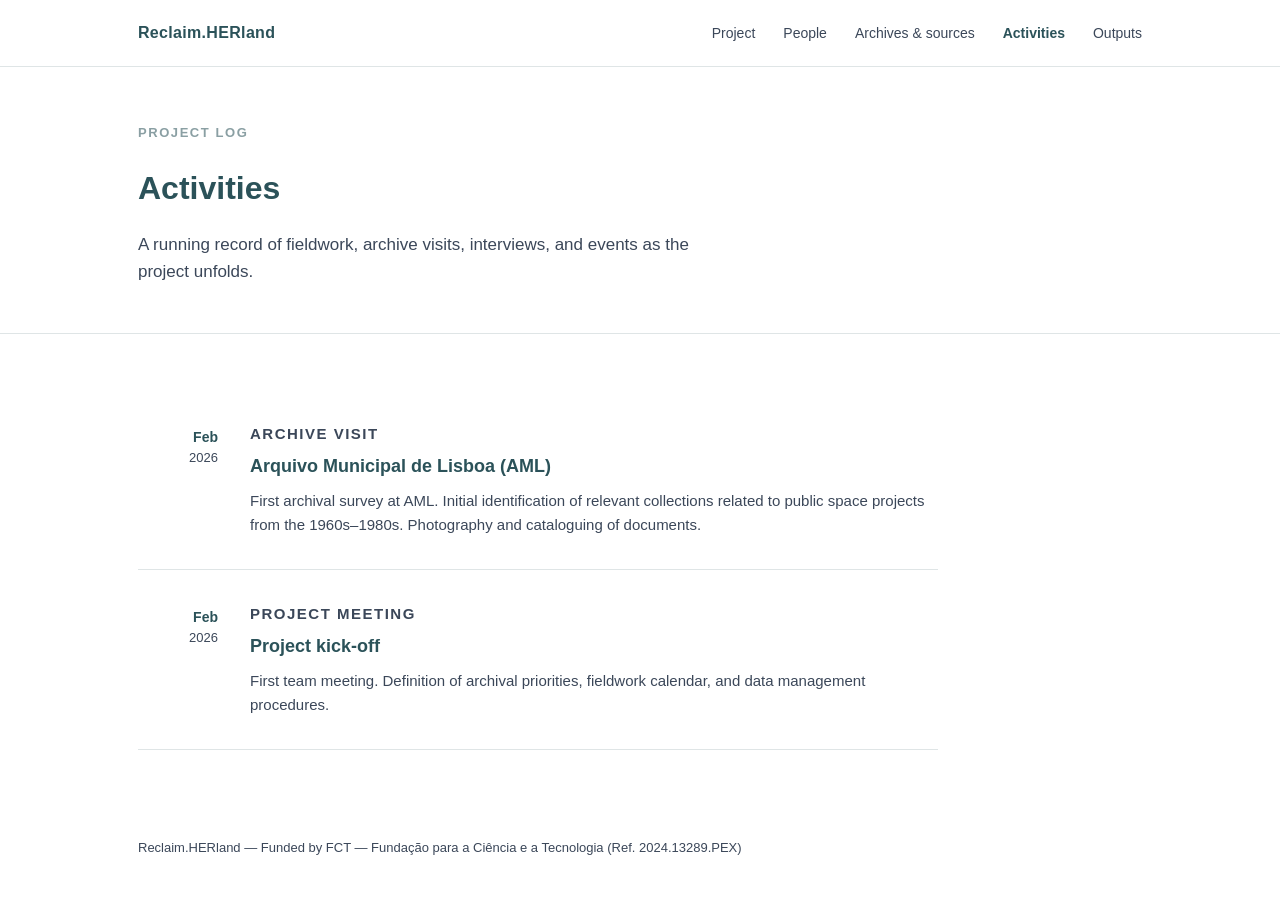
==== activities.html @ bc968033 "Add files via upload" ====
<!DOCTYPE html>
<html lang="en">
<head>
<meta charset="UTF-8">
<meta name="viewport" content="width=device-width, initial-scale=1.0">
<title>Activities — Reclaim.HERland</title>
<link rel="stylesheet" href="style.css">
</head>
<body>

<nav class="site-nav">
  <div class="container">
    <a href="index.html" class="logo">Reclaim.HERland</a>
    <div class="nav-links">
      <a href="project.html">Project</a>
      <a href="people.html">People</a>
      <a href="archives.html">Archives &amp; sources</a>
      <a href="activities.html" class="active">Activities</a>
      <a href="outputs.html">Outputs</a>
    </div>
  </div>
</nav>

<header class="page-header">
  <div class="container">
    <p class="eyebrow">Project log</p>
    <h1>Activities</h1>
    <p class="page-lead">A running record of fieldwork, archive visits, interviews, and events as the project unfolds.</p>
  </div>
</header>

<main>
  <section class="content-section">
    <div class="container">
      <div class="activity-log">

        <article class="activity-entry">
          <div class="activity-date">
            <span class="date-month">Feb</span>
            <span class="date-year">2026</span>
          </div>
          <div class="activity-content">
            <p class="activity-type">Archive visit</p>
            <h3>Arquivo Municipal de Lisboa (AML)</h3>
            <p>First archival survey at AML. Initial identification of relevant collections related to public space projects from the 1960s–1980s. Photography and cataloguing of documents.</p>
          </div>
        </article>

        <article class="activity-entry">
          <div class="activity-date">
            <span class="date-month">Feb</span>
            <span class="date-year">2026</span>
          </div>
          <div class="activity-content">
            <p class="activity-type">Project meeting</p>
            <h3>Project kick-off</h3>
            <p>First team meeting. Definition of archival priorities, fieldwork calendar, and data management procedures.</p>
          </div>
        </article>

        <!-- Adicionar novas entradas aqui, seguindo o mesmo formato -->
        <!-- 
        <article class="activity-entry">
          <div class="activity-date">
            <span class="date-month">Mês</span>
            <span class="date-year">Ano</span>
          </div>
          <div class="activity-content">
            <p class="activity-type">Tipo: Archive visit / Interview / Event / Publication</p>
            <h3>Título</h3>
            <p>Descrição breve.</p>
          </div>
        </article>
        -->

      </div>
    </div>
  </section>
</main>

<footer class="site-footer">
  <div class="container">
    <p>Reclaim.HERland — Funded by FCT — Fundação para a Ciência e a Tecnologia (Ref. 2024.13289.PEX)</p>
  </div>
</footer>

</body>
</html>
---- style.css ----
:root {
  --color-petrol: #2B5259;
  --color-petrol-soft: #3B4759;
  --color-pink: #E5007D;
  --color-border: rgba(43, 82, 89, 0.15);
}

* {
  box-sizing: border-box;
  margin: 0;
  padding: 0;
}

body {
  font-family: -apple-system, BlinkMacSystemFont, "Segoe UI", Helvetica, Arial, sans-serif;
  color: var(--color-petrol);
  background: #fff;
  line-height: 1.6;
}

a {
  color: inherit;
  text-decoration: none;
}

.container {
  max-width: 1100px;
  margin: 0 auto;
  padding: 0 48px;
}

/* Nav */
.site-nav {
  border-bottom: 1px solid var(--color-border);
  padding: 20px 0;
}

.site-nav .container {
  display: flex;
  justify-content: space-between;
  align-items: center;
}

.logo {
  font-weight: 600;
  font-size: 16px;
  letter-spacing: 0.02em;
}

.nav-links {
  display: flex;
  gap: 28px;
  font-size: 14px;
  color: var(--color-petrol-soft);
}

.nav-links a {
  color: var(--color-petrol-soft);
}

.nav-links a:hover {
  color: var(--color-petrol);
}

/* Hero */
.hero {
  padding: 80px 0 64px;
  border-bottom: 1px solid var(--color-border);
}

.hero-content {
  max-width: 620px;
}

.eyebrow {
  font-size: 13px;
  letter-spacing: 0.12em;
  text-transform: uppercase;
  font-weight: 600;
  color: var(--color-petrol);
  opacity: 0.55;
  margin-bottom: 20px;
}

.hero h1 {
  font-size: 44px;
  line-height: 1.15;
  font-weight: 600;
  letter-spacing: -0.01em;
  margin-bottom: 24px;
  color: var(--color-petrol);
}

.lead {
  font-size: 18px;
  color: var(--color-petrol-soft);
  margin-bottom: 36px;
  max-width: 480px;
}

.cta-row {
  display: flex;
  align-items: center;
  gap: 32px;
}

.btn-primary {
  background: var(--color-pink);
  color: #fff !important;
  font-size: 15px;
  font-weight: 600;
  padding: 12px 22px;
  display: inline-block;
}

.btn-primary:hover {
  background: #c40069;
}

.btn-secondary {
  font-size: 15px;
  font-weight: 500;
  color: var(--color-petrol) !important;
  border-bottom: 1px solid var(--color-petrol);
  padding-bottom: 2px;
}

/* People preview */
.people-preview {
  padding: 56px 0;
  border-bottom: 1px solid var(--color-border);
}

.section-label {
  font-size: 13px;
  letter-spacing: 0.12em;
  text-transform: uppercase;
  color: var(--color-petrol-soft);
  margin-bottom: 24px;
}

.card-grid {
  display: grid;
  grid-template-columns: repeat(auto-fit, minmax(220px, 1fr));
  gap: 20px;
}

.person-card {
  border: 1px solid var(--color-border);
}

.card-image {
  height: 140px;
  background: var(--color-petrol);
}

.card-2 { opacity: 0.7; }
.card-3 { opacity: 0.45; }

.person-card h3 {
  font-size: 16px;
  font-weight: 600;
  padding: 16px 16px 4px;
  color: var(--color-petrol);
}

.person-card .status {
  font-size: 13px;
  color: var(--color-petrol-soft);
  padding: 0 16px 16px;
}

/* Stats */
.stats {
  display: flex;
  gap: 64px;
  padding: 48px 0;
  border-bottom: 1px solid var(--color-border);
  flex-wrap: wrap;
}

.stat-number {
  display: block;
  font-size: 28px;
  font-weight: 600;
  color: var(--color-petrol);
}

.stat-label {
  font-size: 14px;
  color: var(--color-petrol-soft);
}

/* Footer */
.site-footer {
  padding: 32px 0;
  font-size: 13px;
  color: var(--color-petrol-soft);
}

/* Responsive */
@media (max-width: 768px) {
  .container { padding: 0 24px; }
  .hero h1 { font-size: 32px; }
  .nav-links { display: none; }
}

/* Active nav link */
.nav-links a.active {
  color: var(--color-petrol);
  font-weight: 600;
}

/* Page header */
.page-header {
  padding: 56px 0 48px;
  border-bottom: 1px solid var(--color-border);
}

.page-lead {
  font-size: 17px;
  color: var(--color-petrol-soft);
  max-width: 600px;
  margin-top: 16px;
}

/* Content grid (two columns) */
.content-grid {
  display: grid;
  grid-template-columns: 1fr 280px;
  gap: 64px;
  align-items: start;
}

.content-section {
  padding: 56px 0;
}

.content-body h2 {
  font-size: 20px;
  font-weight: 600;
  margin: 40px 0 12px;
  color: var(--color-petrol);
}

.content-body h2:first-child {
  margin-top: 0;
}

.content-body p {
  color: var(--color-petrol-soft);
  margin-bottom: 16px;
}

.content-body ul {
  color: var(--color-petrol-soft);
  padding-left: 20px;
  margin-bottom: 16px;
}

.content-body ul li {
  margin-bottom: 10px;
}

/* Sidebar */
.content-sidebar {
  border-left: 1px solid var(--color-border);
  padding-left: 32px;
}

.sidebar-block {
  margin-bottom: 32px;
}

.sidebar-label {
  font-size: 12px;
  letter-spacing: 0.1em;
  text-transform: uppercase;
  color: var(--color-petrol-soft);
  margin-bottom: 6px;
  opacity: 0.7;
}

.sidebar-detail {
  font-size: 13px;
  color: var(--color-petrol-soft);
  margin-top: 4px;
}

/* Team */
.team-grid {
  display: grid;
  grid-template-columns: 1fr 1fr;
  gap: 16px;
  margin: 16px 0;
}

.team-member {
  border: 1px solid var(--color-border);
  padding: 16px;
}

.member-name {
  font-weight: 600;
  font-size: 15px;
  margin-bottom: 4px !important;
  color: var(--color-petrol) !important;
}

.member-role {
  font-size: 13px;
  margin-bottom: 0 !important;
}

.team-consultants {
  font-size: 14px;
  margin-top: 8px;
}

/* People page */
.people-section {
  padding: 56px 0;
}

.people-grid {
  display: flex;
  flex-direction: column;
  gap: 0;
}

.person-full {
  display: grid;
  grid-template-columns: 200px 1fr;
  gap: 40px;
  padding: 40px 0;
  border-bottom: 1px solid var(--color-border);
  align-items: start;
}

.person-full:first-child {
  padding-top: 0;
}

.placeholder-img {
  width: 100%;
  aspect-ratio: 3/4;
  background: var(--color-petrol);
}

.img-2 { opacity: 0.8; }
.img-3 { opacity: 0.65; }
.img-4 { opacity: 0.5; background: #3B4759; }
.img-5 { opacity: 0.7; background: #411B29; }
.img-tba { opacity: 0.2; }

.person-tba { opacity: 0.5; }

.person-info h2 {
  font-size: 24px;
  font-weight: 600;
  margin-bottom: 10px;
}

.person-meta {
  margin-bottom: 14px;
}

.meta-tag {
  display: inline-block;
  font-size: 12px;
  padding: 3px 10px;
  border: 1px solid var(--color-petrol);
  color: var(--color-petrol);
}

.meta-tag-pending {
  border-color: var(--color-border);
  color: var(--color-petrol-soft);
}

.person-bio {
  color: var(--color-petrol-soft);
  margin-bottom: 16px;
}

/* Archive page */
.archive-list {
  margin: 16px 0 32px;
  display: flex;
  flex-direction: column;
  gap: 0;
}

.archive-item {
  padding: 20px 0;
  border-bottom: 1px solid var(--color-border);
}

.archive-name {
  font-weight: 600;
  font-size: 15px;
  margin-bottom: 4px;
  color: var(--color-petrol) !important;
}

.archive-detail {
  font-size: 14px;
  color: var(--color-petrol-soft) !important;
  margin-bottom: 8px !important;
}

.data-types {
  display: grid;
  grid-template-columns: 1fr 1fr;
  gap: 20px;
  margin: 16px 0 32px;
}

.data-type {
  border: 1px solid var(--color-border);
  padding: 20px;
}

.data-type-name {
  font-weight: 600;
  margin-bottom: 8px !important;
  color: var(--color-petrol) !important;
}

/* Activities page */
.activity-log {
  display: flex;
  flex-direction: column;
  gap: 0;
  max-width: 800px;
}

.activity-entry {
  display: grid;
  grid-template-columns: 80px 1fr;
  gap: 32px;
  padding: 32px 0;
  border-bottom: 1px solid var(--color-border);
  align-items: start;
}

.activity-date {
  text-align: right;
  padding-top: 4px;
}

.date-month {
  display: block;
  font-size: 14px;
  font-weight: 600;
  color: var(--color-petrol);
}

.date-year {
  display: block;
  font-size: 13px;
  color: var(--color-petrol-soft);
}

.activity-type {
  font-size: 12px;
  letter-spacing: 0.1em;
  text-transform: uppercase;
  color: var(--color-pink);
  font-weight: 600;
  margin-bottom: 6px;
}

.activity-content h3 {
  font-size: 18px;
  font-weight: 600;
  margin-bottom: 8px;
  color: var(--color-petrol);
}

.activity-content p {
  color: var(--color-petrol-soft);
  font-size: 15px;
}

/* Outputs page */
.outputs-section {
  margin-bottom: 56px;
}

.output-list {
  display: flex;
  flex-direction: column;
  gap: 0;
}

.output-item {
  display: grid;
  grid-template-columns: 140px 1fr;
  gap: 32px;
  padding: 28px 0;
  border-bottom: 1px solid var(--color-border);
  align-items: start;
}

.output-status {
  font-size: 12px;
  font-weight: 600;
  padding-top: 4px;
}

.status-done { color: var(--color-petrol); }
.status-progress { color: var(--color-pink); }
.status-future { color: var(--color-petrol-soft); }

.output-type {
  font-size: 12px;
  letter-spacing: 0.1em;
  text-transform: uppercase;
  color: var(--color-petrol-soft);
  margin-bottom: 6px;
}

.output-body h3 {
  font-size: 17px;
  font-weight: 600;
  margin-bottom: 8px;
  color: var(--color-petrol);
}

.output-body p {
  font-size: 14px;
  color: var(--color-petrol-soft);
  margin-bottom: 12px;
}

.repo-links {
  display: grid;
  grid-template-columns: 1fr 1fr;
  gap: 20px;
  margin-top: 16px;
}

.repo-block {
  display: block;
  border: 1px solid var(--color-border);
  padding: 24px;
  color: inherit;
}

.repo-block:hover {
  border-color: var(--color-petrol);
}

.repo-name {
  font-weight: 600;
  font-size: 15px;
  margin-bottom: 6px;
  color: var(--color-petrol);
}

.repo-desc {
  font-size: 13px;
  color: var(--color-petrol-soft);
  margin-bottom: 16px;
}

/* Responsive */
@media (max-width: 768px) {
  .content-grid { grid-template-columns: 1fr; }
  .content-sidebar { border-left: none; border-top: 1px solid var(--color-border); padding-left: 0; padding-top: 32px; }
  .person-full { grid-template-columns: 1fr; }
  .placeholder-img { aspect-ratio: 16/9; }
  .output-item { grid-template-columns: 1fr; gap: 8px; }
  .repo-links { grid-template-columns: 1fr; }
  .data-types { grid-template-columns: 1fr; }
  .team-grid { grid-template-columns: 1fr; }
  .activity-entry { grid-template-columns: 60px 1fr; gap: 16px; }
}
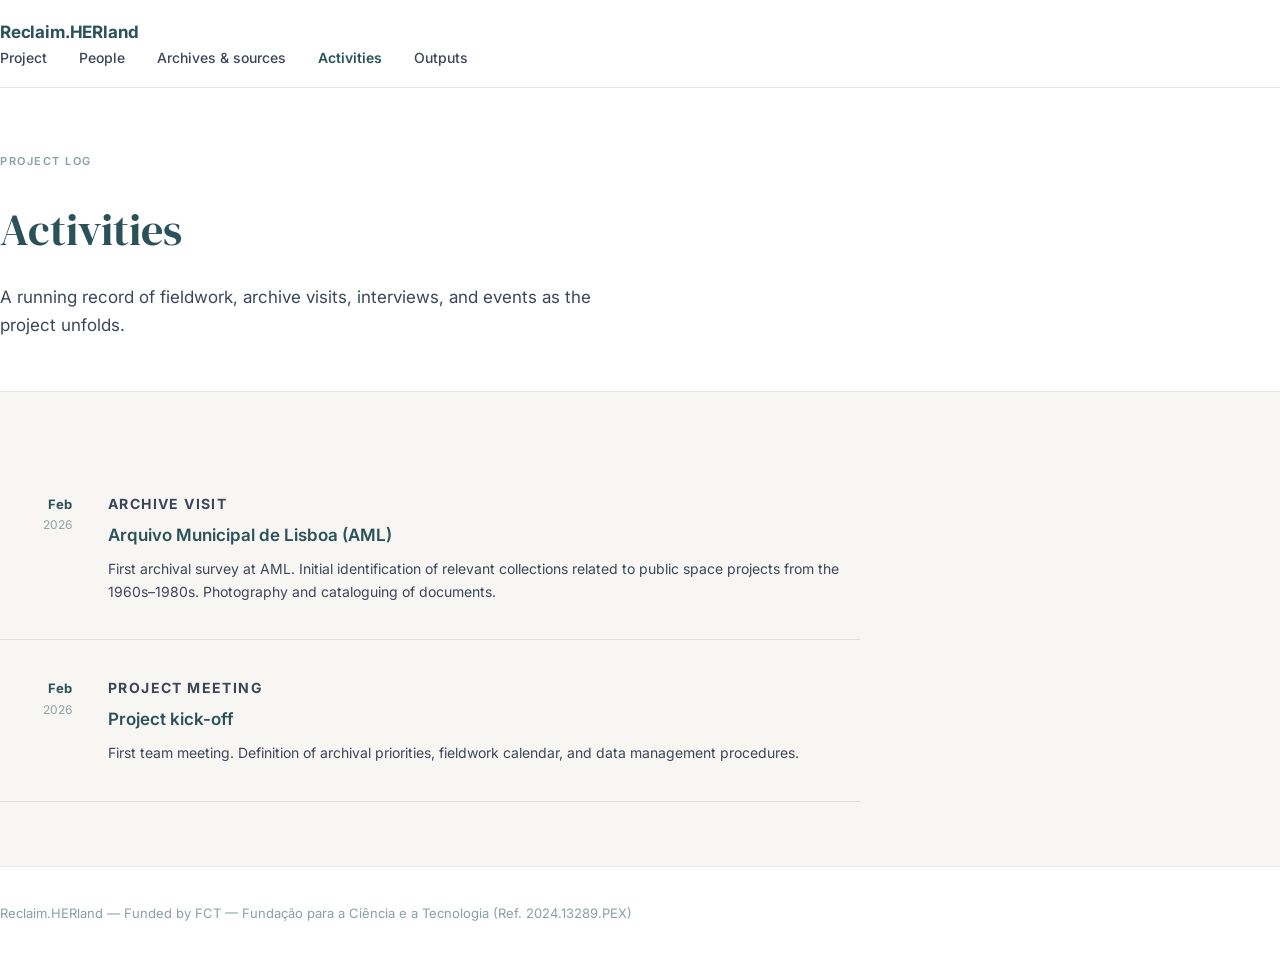
==== commit 3437e0d2: "Add files via upload" ====
--- a/activities.html
+++ b/activities.html
@@ -3,6 +3,9 @@
 <head>
 <meta charset="UTF-8">
 <meta name="viewport" content="width=device-width, initial-scale=1.0">
+<link rel="preconnect" href="https://fonts.googleapis.com">
+<link rel="preconnect" href="https://fonts.gstatic.com" crossorigin>
+<link href="https://fonts.googleapis.com/css2?family=Inter:wght@400;500;600;700&family=DM+Serif+Display:ital@0;1&display=swap" rel="stylesheet">
 <title>Activities — Reclaim.HERland</title>
 <link rel="stylesheet" href="style.css">
 </head>
--- a/style.css
+++ b/style.css
@@ -1,579 +1,417 @@
+@import url('https://fonts.googleapis.com/css2?family=Inter:wght@400;500;600;700&family=DM+Serif+Display:ital@0;1&display=swap');
+
+*, *::before, *::after { box-sizing: border-box; margin: 0; padding: 0; }
+
 :root {
-  --color-petrol: #2B5259;
-  --color-petrol-soft: #3B4759;
-  --color-pink: #E5007D;
-  --color-border: rgba(43, 82, 89, 0.15);
-}
-
-* {
-  box-sizing: border-box;
-  margin: 0;
-  padding: 0;
-}
+  --petrol: #2B5259;
+  --petrol-mid: #3B4759;
+  --petrol-light: rgba(43,82,89,0.12);
+  --pink: #E5007D;
+  --pink-dark: #c40069;
+  --bg: #F7F6F3;
+  --white: #ffffff;
+  --border: rgba(43,82,89,0.13);
+}
+
+html { scroll-behavior: smooth; }
 
 body {
-  font-family: -apple-system, BlinkMacSystemFont, "Segoe UI", Helvetica, Arial, sans-serif;
-  color: var(--color-petrol);
-  background: #fff;
-  line-height: 1.6;
-}
-
-a {
-  color: inherit;
-  text-decoration: none;
-}
-
-.container {
-  max-width: 1100px;
+  font-family: 'Inter', -apple-system, BlinkMacSystemFont, sans-serif;
+  background: var(--bg);
+  color: var(--petrol);
+  line-height: 1.65;
+  font-size: 16px;
+  -webkit-font-smoothing: antialiased;
+}
+
+a { color: inherit; text-decoration: none; }
+
+a:focus-visible,
+button:focus-visible,
+.btn-pink:focus-visible,
+.btn-text:focus-visible {
+  outline: 2px solid var(--pink);
+  outline-offset: 3px;
+}
+
+/* WRAP */
+.wrap {
+  width: 100%;
+  max-width: 1200px;
   margin: 0 auto;
-  padding: 0 48px;
-}
-
-/* Nav */
-.site-nav {
-  border-bottom: 1px solid var(--color-border);
-  padding: 20px 0;
-}
-
-.site-nav .container {
+  padding: 0 56px;
+}
+
+/* NAV */
+nav {
+  background: var(--white);
+  border-bottom: 1px solid var(--border);
+  padding: 18px 0;
+  position: sticky;
+  top: 0;
+  z-index: 100;
+}
+nav .wrap {
   display: flex;
   justify-content: space-between;
   align-items: center;
 }
-
 .logo {
-  font-weight: 600;
-  font-size: 16px;
-  letter-spacing: 0.02em;
-}
-
+  font-family: 'Inter', sans-serif;
+  font-size: 17px;
+  font-weight: 700;
+  color: var(--petrol);
+  letter-spacing: -0.01em;
+}
+.logo .her { color: var(--pink); }
 .nav-links {
   display: flex;
-  gap: 28px;
+  gap: 32px;
+  list-style: none;
+}
+.nav-links a {
   font-size: 14px;
-  color: var(--color-petrol-soft);
-}
-
-.nav-links a {
-  color: var(--color-petrol-soft);
-}
-
-.nav-links a:hover {
-  color: var(--color-petrol);
-}
-
-/* Hero */
+  font-weight: 500;
+  color: var(--petrol-mid);
+  transition: color 0.15s;
+}
+.nav-links a:hover,
+.nav-links a.active { color: var(--petrol); }
+.nav-links a.active { font-weight: 600; }
+
+/* HERO */
 .hero {
-  padding: 80px 0 64px;
-  border-bottom: 1px solid var(--color-border);
-}
-
-.hero-content {
-  max-width: 620px;
-}
-
+  background: var(--white);
+  padding: 96px 0 80px;
+  border-bottom: 1px solid var(--border);
+}
 .eyebrow {
-  font-size: 13px;
-  letter-spacing: 0.12em;
-  text-transform: uppercase;
-  font-weight: 600;
-  color: var(--color-petrol);
-  opacity: 0.55;
-  margin-bottom: 20px;
-}
-
+  font-size: 11px;
+  letter-spacing: 0.14em;
+  text-transform: uppercase;
+  font-weight: 600;
+  color: rgba(43,82,89,0.55);
+  margin-bottom: 24px;
+}
 .hero h1 {
-  font-size: 44px;
-  line-height: 1.15;
-  font-weight: 600;
+  font-family: 'DM Serif Display', Georgia, serif;
+  font-size: 58px;
+  line-height: 1.1;
+  font-weight: 400;
   letter-spacing: -0.01em;
-  margin-bottom: 24px;
-  color: var(--color-petrol);
-}
-
+  color: var(--petrol);
+  max-width: 820px;
+  margin-bottom: 28px;
+}
+.hero h1 .accent { color: var(--pink); font-style: italic; }
 .lead {
-  font-size: 18px;
-  color: var(--color-petrol-soft);
-  margin-bottom: 36px;
-  max-width: 480px;
-}
-
+  font-size: 19px;
+  color: var(--petrol-mid);
+  max-width: 560px;
+  margin-bottom: 40px;
+  font-weight: 400;
+  line-height: 1.6;
+}
 .cta-row {
   display: flex;
   align-items: center;
-  gap: 32px;
-}
-
-.btn-primary {
-  background: var(--color-pink);
-  color: #fff !important;
+  gap: 28px;
+  flex-wrap: wrap;
+}
+.btn-pink {
+  display: inline-flex;
+  align-items: center;
+  gap: 8px;
+  background: var(--pink);
+  color: #fff;
+  font-family: 'Inter', sans-serif;
+  font-size: 14px;
+  font-weight: 600;
+  padding: 13px 24px;
+  letter-spacing: 0.01em;
+  transition: background 0.15s;
+}
+.btn-pink:hover { background: var(--pink-dark); color: #fff; }
+.btn-text {
+  display: inline-flex;
+  align-items: center;
+  gap: 6px;
+  font-size: 14px;
+  font-weight: 600;
+  color: var(--petrol);
+  border-bottom: 1.5px solid var(--petrol);
+  padding-bottom: 2px;
+  padding: 6px 0;
+}
+.btn-text:hover { color: var(--pink); border-color: var(--pink); }
+
+/* SECTIONS */
+.section {
+  padding: 64px 0;
+  border-bottom: 1px solid var(--border);
+}
+.section-label {
+  font-size: 11px;
+  letter-spacing: 0.14em;
+  text-transform: uppercase;
+  font-weight: 600;
+  color: rgba(43,82,89,0.5);
+  margin-bottom: 32px;
+}
+
+/* PEOPLE CARDS */
+.card-grid {
+  display: grid;
+  grid-template-columns: repeat(3, 1fr);
+  gap: 1px;
+  background: var(--border);
+  border: 1px solid var(--border);
+}
+.person-card {
+  background: var(--white);
+}
+.card-img {
+  height: 200px;
+  background: var(--petrol);
+  display: block;
+}
+.card-img.op2 { opacity: 0.72; }
+.card-img.op3 { opacity: 0.44; background: #3B4759; }
+.card-body { padding: 20px; }
+.card-body h3 {
   font-size: 15px;
   font-weight: 600;
-  padding: 12px 22px;
-  display: inline-block;
-}
-
-.btn-primary:hover {
-  background: #c40069;
-}
-
-.btn-secondary {
-  font-size: 15px;
-  font-weight: 500;
-  color: var(--color-petrol) !important;
-  border-bottom: 1px solid var(--color-petrol);
-  padding-bottom: 2px;
-}
-
-/* People preview */
-.people-preview {
-  padding: 56px 0;
-  border-bottom: 1px solid var(--color-border);
-}
-
-.section-label {
-  font-size: 13px;
-  letter-spacing: 0.12em;
-  text-transform: uppercase;
-  color: var(--color-petrol-soft);
-  margin-bottom: 24px;
-}
-
-.card-grid {
-  display: grid;
-  grid-template-columns: repeat(auto-fit, minmax(220px, 1fr));
-  gap: 20px;
-}
-
-.person-card {
-  border: 1px solid var(--color-border);
-}
-
-.card-image {
-  height: 140px;
-  background: var(--color-petrol);
-}
-
-.card-2 { opacity: 0.7; }
-.card-3 { opacity: 0.45; }
-
-.person-card h3 {
-  font-size: 16px;
-  font-weight: 600;
-  padding: 16px 16px 4px;
-  color: var(--color-petrol);
-}
-
-.person-card .status {
-  font-size: 13px;
-  color: var(--color-petrol-soft);
-  padding: 0 16px 16px;
-}
-
-/* Stats */
-.stats {
-  display: flex;
-  gap: 64px;
-  padding: 48px 0;
-  border-bottom: 1px solid var(--color-border);
-  flex-wrap: wrap;
-}
-
-.stat-number {
+  color: var(--petrol);
+  margin-bottom: 5px;
+}
+.card-status {
+  font-size: 12px;
+  color: rgba(43,82,89,0.6);
+}
+
+/* STATS */
+.stats { padding: 56px 0; background: var(--white); border-bottom: 1px solid var(--border); }
+.stats .wrap { display: flex; gap: 72px; flex-wrap: wrap; align-items: center; }
+.stat-num {
   display: block;
-  font-size: 28px;
-  font-weight: 600;
-  color: var(--color-petrol);
-}
-
-.stat-label {
-  font-size: 14px;
-  color: var(--color-petrol-soft);
-}
-
-/* Footer */
-.site-footer {
-  padding: 32px 0;
-  font-size: 13px;
-  color: var(--color-petrol-soft);
-}
-
-/* Responsive */
-@media (max-width: 768px) {
-  .container { padding: 0 24px; }
-  .hero h1 { font-size: 32px; }
-  .nav-links { display: none; }
-}
-
-/* Active nav link */
-.nav-links a.active {
-  color: var(--color-petrol);
-  font-weight: 600;
-}
-
-/* Page header */
+  font-family: 'DM Serif Display', Georgia, serif;
+  font-size: 36px;
+  font-weight: 400;
+  color: var(--petrol);
+  line-height: 1;
+  margin-bottom: 4px;
+}
+.stat-lbl { font-size: 13px; color: var(--petrol-mid); font-weight: 500; }
+
+/* FOOTER */
+footer {
+  padding: 36px 0;
+  background: var(--white);
+  border-top: 1px solid var(--border);
+}
+footer p { font-size: 13px; color: rgba(43,82,89,0.55); }
+
+/* PAGE HEADER */
 .page-header {
-  padding: 56px 0 48px;
-  border-bottom: 1px solid var(--color-border);
-}
-
+  background: var(--white);
+  padding: 64px 0 52px;
+  border-bottom: 1px solid var(--border);
+}
+.page-header h1 {
+  font-family: 'DM Serif Display', Georgia, serif;
+  font-size: 44px;
+  font-weight: 400;
+  color: var(--petrol);
+  margin-top: 12px;
+}
 .page-lead {
   font-size: 17px;
-  color: var(--color-petrol-soft);
-  max-width: 600px;
+  color: var(--petrol-mid);
+  max-width: 640px;
   margin-top: 16px;
 }
 
-/* Content grid (two columns) */
+/* CONTENT GRID */
+.content-section { padding: 64px 0; }
 .content-grid {
   display: grid;
-  grid-template-columns: 1fr 280px;
-  gap: 64px;
+  grid-template-columns: 1fr 260px;
+  gap: 72px;
   align-items: start;
 }
-
-.content-section {
-  padding: 56px 0;
-}
-
 .content-body h2 {
-  font-size: 20px;
-  font-weight: 600;
-  margin: 40px 0 12px;
-  color: var(--color-petrol);
-}
-
-.content-body h2:first-child {
-  margin-top: 0;
-}
-
-.content-body p {
-  color: var(--color-petrol-soft);
-  margin-bottom: 16px;
-}
-
-.content-body ul {
-  color: var(--color-petrol-soft);
-  padding-left: 20px;
-  margin-bottom: 16px;
-}
-
-.content-body ul li {
-  margin-bottom: 10px;
-}
-
-/* Sidebar */
-.content-sidebar {
-  border-left: 1px solid var(--color-border);
-  padding-left: 32px;
-}
-
-.sidebar-block {
-  margin-bottom: 32px;
-}
-
+  font-family: 'DM Serif Display', Georgia, serif;
+  font-size: 26px;
+  font-weight: 400;
+  color: var(--petrol);
+  margin: 44px 0 14px;
+}
+.content-body h2:first-child { margin-top: 0; }
+.content-body p { color: var(--petrol-mid); margin-bottom: 16px; line-height: 1.7; }
+.content-body ul { color: var(--petrol-mid); padding-left: 20px; margin-bottom: 16px; }
+.content-body ul li { margin-bottom: 10px; line-height: 1.7; }
+
+/* SIDEBAR */
+.content-sidebar { border-left: 1px solid var(--border); padding-left: 36px; }
+.sidebar-block { margin-bottom: 36px; }
 .sidebar-label {
-  font-size: 12px;
-  letter-spacing: 0.1em;
-  text-transform: uppercase;
-  color: var(--color-petrol-soft);
-  margin-bottom: 6px;
-  opacity: 0.7;
-}
-
-.sidebar-detail {
-  font-size: 13px;
-  color: var(--color-petrol-soft);
-  margin-top: 4px;
-}
-
-/* Team */
+  font-size: 11px;
+  letter-spacing: 0.12em;
+  text-transform: uppercase;
+  font-weight: 600;
+  color: rgba(43,82,89,0.45);
+  margin-bottom: 8px;
+}
+.sidebar-block p { font-size: 14px; color: var(--petrol-mid); }
+.sidebar-detail { font-size: 13px; color: rgba(43,82,89,0.55); margin-top: 4px; }
+
+/* TEAM */
 .team-grid {
   display: grid;
   grid-template-columns: 1fr 1fr;
   gap: 16px;
   margin: 16px 0;
 }
-
 .team-member {
-  border: 1px solid var(--color-border);
-  padding: 16px;
-}
-
-.member-name {
-  font-weight: 600;
-  font-size: 15px;
-  margin-bottom: 4px !important;
-  color: var(--color-petrol) !important;
-}
-
-.member-role {
-  font-size: 13px;
-  margin-bottom: 0 !important;
-}
-
-.team-consultants {
-  font-size: 14px;
-  margin-top: 8px;
-}
-
-/* People page */
-.people-section {
-  padding: 56px 0;
-}
-
-.people-grid {
-  display: flex;
-  flex-direction: column;
-  gap: 0;
-}
-
+  background: var(--white);
+  border: 1px solid var(--border);
+  padding: 18px;
+}
+.member-name { font-weight: 600; font-size: 15px; color: var(--petrol); margin-bottom: 4px; }
+.member-role { font-size: 13px; color: var(--petrol-mid); }
+.team-consultants { font-size: 14px; color: var(--petrol-mid); margin-top: 8px; }
+
+/* PEOPLE PAGE */
+.people-section { padding: 64px 0; }
+.people-grid { display: flex; flex-direction: column; }
 .person-full {
   display: grid;
-  grid-template-columns: 200px 1fr;
-  gap: 40px;
-  padding: 40px 0;
-  border-bottom: 1px solid var(--color-border);
+  grid-template-columns: 180px 1fr;
+  gap: 48px;
+  padding: 48px 0;
+  border-bottom: 1px solid var(--border);
   align-items: start;
-}
-
-.person-full:first-child {
-  padding-top: 0;
-}
-
-.placeholder-img {
-  width: 100%;
-  aspect-ratio: 3/4;
-  background: var(--color-petrol);
-}
-
-.img-2 { opacity: 0.8; }
-.img-3 { opacity: 0.65; }
-.img-4 { opacity: 0.5; background: #3B4759; }
-.img-5 { opacity: 0.7; background: #411B29; }
-.img-tba { opacity: 0.2; }
-
-.person-tba { opacity: 0.5; }
-
+  background: transparent;
+}
+.person-full:first-child { padding-top: 0; }
+.placeholder-img { width: 100%; aspect-ratio: 3/4; background: var(--petrol); display: block; }
+.img-2 { opacity: 0.75; }
+.img-3 { opacity: 0.6; background: #3B4759; }
+.img-4 { opacity: 0.45; background: #411B29; }
+.img-5 { opacity: 0.6; background: #253356; }
+.img-tba { opacity: 0.15; }
+.person-tba { opacity: 0.55; }
 .person-info h2 {
-  font-size: 24px;
-  font-weight: 600;
-  margin-bottom: 10px;
-}
-
-.person-meta {
-  margin-bottom: 14px;
-}
-
+  font-family: 'DM Serif Display', Georgia, serif;
+  font-size: 28px;
+  font-weight: 400;
+  color: var(--petrol);
+  margin-bottom: 12px;
+}
+.person-meta { margin-bottom: 16px; }
 .meta-tag {
   display: inline-block;
-  font-size: 12px;
-  padding: 3px 10px;
-  border: 1px solid var(--color-petrol);
-  color: var(--color-petrol);
-}
-
-.meta-tag-pending {
-  border-color: var(--color-border);
-  color: var(--color-petrol-soft);
-}
-
-.person-bio {
-  color: var(--color-petrol-soft);
-  margin-bottom: 16px;
-}
-
-/* Archive page */
-.archive-list {
-  margin: 16px 0 32px;
-  display: flex;
-  flex-direction: column;
-  gap: 0;
-}
-
-.archive-item {
-  padding: 20px 0;
-  border-bottom: 1px solid var(--color-border);
-}
-
-.archive-name {
-  font-weight: 600;
-  font-size: 15px;
-  margin-bottom: 4px;
-  color: var(--color-petrol) !important;
-}
-
-.archive-detail {
-  font-size: 14px;
-  color: var(--color-petrol-soft) !important;
-  margin-bottom: 8px !important;
-}
-
-.data-types {
-  display: grid;
-  grid-template-columns: 1fr 1fr;
-  gap: 20px;
-  margin: 16px 0 32px;
-}
-
-.data-type {
-  border: 1px solid var(--color-border);
-  padding: 20px;
-}
-
-.data-type-name {
-  font-weight: 600;
-  margin-bottom: 8px !important;
-  color: var(--color-petrol) !important;
-}
-
-/* Activities page */
-.activity-log {
-  display: flex;
-  flex-direction: column;
-  gap: 0;
-  max-width: 800px;
-}
-
+  font-size: 11px;
+  font-weight: 600;
+  letter-spacing: 0.08em;
+  text-transform: uppercase;
+  padding: 4px 10px;
+  border: 1px solid var(--petrol);
+  color: var(--petrol);
+}
+.meta-tag-pending { border-color: var(--border); color: rgba(43,82,89,0.5); }
+.person-bio { color: var(--petrol-mid); margin-bottom: 18px; line-height: 1.7; }
+
+/* ARCHIVES */
+.archive-list { margin: 16px 0 36px; }
+.archive-item { padding: 22px 0; border-bottom: 1px solid var(--border); }
+.archive-name { font-weight: 600; font-size: 15px; color: var(--petrol); margin-bottom: 5px; }
+.archive-detail { font-size: 14px; color: var(--petrol-mid); margin-bottom: 10px; }
+.data-types { display: grid; grid-template-columns: 1fr 1fr; gap: 16px; margin: 16px 0 32px; }
+.data-type { background: var(--white); border: 1px solid var(--border); padding: 22px; }
+.data-type-name { font-weight: 600; font-size: 14px; color: var(--petrol); margin-bottom: 8px; }
+.data-type p { font-size: 14px; color: var(--petrol-mid); }
+
+/* ACTIVITIES */
+.activity-log { display: flex; flex-direction: column; max-width: 860px; }
 .activity-entry {
   display: grid;
-  grid-template-columns: 80px 1fr;
-  gap: 32px;
-  padding: 32px 0;
-  border-bottom: 1px solid var(--color-border);
+  grid-template-columns: 72px 1fr;
+  gap: 36px;
+  padding: 36px 0;
+  border-bottom: 1px solid var(--border);
   align-items: start;
 }
-
-.activity-date {
-  text-align: right;
-  padding-top: 4px;
-}
-
-.date-month {
-  display: block;
-  font-size: 14px;
-  font-weight: 600;
-  color: var(--color-petrol);
-}
-
-.date-year {
-  display: block;
-  font-size: 13px;
-  color: var(--color-petrol-soft);
-}
-
+.activity-date { text-align: right; padding-top: 2px; }
+.date-month { display: block; font-size: 13px; font-weight: 700; color: var(--petrol); }
+.date-year { display: block; font-size: 12px; color: rgba(43,82,89,0.5); }
 .activity-type {
-  font-size: 12px;
+  font-size: 11px;
+  font-weight: 700;
   letter-spacing: 0.1em;
   text-transform: uppercase;
-  color: var(--color-pink);
-  font-weight: 600;
+  color: var(--pink);
   margin-bottom: 6px;
 }
-
-.activity-content h3 {
-  font-size: 18px;
-  font-weight: 600;
-  margin-bottom: 8px;
-  color: var(--color-petrol);
-}
-
-.activity-content p {
-  color: var(--color-petrol-soft);
-  font-size: 15px;
-}
-
-/* Outputs page */
-.outputs-section {
-  margin-bottom: 56px;
-}
-
-.output-list {
-  display: flex;
-  flex-direction: column;
-  gap: 0;
-}
-
+.activity-content h3 { font-size: 17px; font-weight: 600; color: var(--petrol); margin-bottom: 8px; }
+.activity-content p { font-size: 14px; color: var(--petrol-mid); }
+
+/* OUTPUTS */
+.outputs-section { margin-bottom: 56px; }
+.output-list { display: flex; flex-direction: column; }
 .output-item {
   display: grid;
-  grid-template-columns: 140px 1fr;
+  grid-template-columns: 130px 1fr;
   gap: 32px;
   padding: 28px 0;
-  border-bottom: 1px solid var(--color-border);
+  border-bottom: 1px solid var(--border);
   align-items: start;
 }
-
-.output-status {
-  font-size: 12px;
-  font-weight: 600;
-  padding-top: 4px;
-}
-
-.status-done { color: var(--color-petrol); }
-.status-progress { color: var(--color-pink); }
-.status-future { color: var(--color-petrol-soft); }
-
+.output-status { font-size: 12px; font-weight: 600; padding-top: 3px; }
+.status-done { color: var(--petrol); }
+.status-progress { color: var(--pink); }
+.status-future { color: rgba(43,82,89,0.45); }
 .output-type {
-  font-size: 12px;
+  font-size: 11px;
+  font-weight: 600;
   letter-spacing: 0.1em;
   text-transform: uppercase;
-  color: var(--color-petrol-soft);
+  color: rgba(43,82,89,0.5);
   margin-bottom: 6px;
 }
-
-.output-body h3 {
-  font-size: 17px;
-  font-weight: 600;
-  margin-bottom: 8px;
-  color: var(--color-petrol);
-}
-
-.output-body p {
-  font-size: 14px;
-  color: var(--color-petrol-soft);
-  margin-bottom: 12px;
-}
-
-.repo-links {
-  display: grid;
-  grid-template-columns: 1fr 1fr;
-  gap: 20px;
-  margin-top: 16px;
-}
-
+.output-body h3 { font-size: 16px; font-weight: 600; color: var(--petrol); margin-bottom: 8px; }
+.output-body p { font-size: 14px; color: var(--petrol-mid); margin-bottom: 12px; }
+.repo-links { display: grid; grid-template-columns: 1fr 1fr; gap: 16px; margin-top: 16px; }
 .repo-block {
   display: block;
-  border: 1px solid var(--color-border);
+  background: var(--white);
+  border: 1px solid var(--border);
   padding: 24px;
-  color: inherit;
-}
-
-.repo-block:hover {
-  border-color: var(--color-petrol);
-}
-
-.repo-name {
-  font-weight: 600;
-  font-size: 15px;
-  margin-bottom: 6px;
-  color: var(--color-petrol);
-}
-
-.repo-desc {
-  font-size: 13px;
-  color: var(--color-petrol-soft);
-  margin-bottom: 16px;
-}
-
-/* Responsive */
-@media (max-width: 768px) {
+  transition: border-color 0.15s;
+}
+.repo-block:hover { border-color: var(--petrol); }
+.repo-name { font-weight: 600; font-size: 15px; color: var(--petrol); margin-bottom: 6px; }
+.repo-desc { font-size: 13px; color: var(--petrol-mid); margin-bottom: 16px; }
+
+/* RESPONSIVE */
+@media (max-width: 900px) {
+  .wrap { padding: 0 28px; }
+  .hero h1 { font-size: 40px; }
   .content-grid { grid-template-columns: 1fr; }
-  .content-sidebar { border-left: none; border-top: 1px solid var(--color-border); padding-left: 0; padding-top: 32px; }
-  .person-full { grid-template-columns: 1fr; }
+  .content-sidebar { border-left: none; border-top: 1px solid var(--border); padding-left: 0; padding-top: 36px; }
+  .card-grid { grid-template-columns: 1fr 1fr; }
+  .team-grid { grid-template-columns: 1fr; }
+  .data-types { grid-template-columns: 1fr; }
+  .repo-links { grid-template-columns: 1fr; }
+}
+@media (max-width: 600px) {
+  .wrap { padding: 0 20px; }
+  .hero { padding: 56px 0 48px; }
+  .hero h1 { font-size: 32px; }
+  .nav-links { display: none; }
+  .card-grid { grid-template-columns: 1fr; }
+  .person-full { grid-template-columns: 1fr; gap: 24px; }
   .placeholder-img { aspect-ratio: 16/9; }
   .output-item { grid-template-columns: 1fr; gap: 8px; }
-  .repo-links { grid-template-columns: 1fr; }
-  .data-types { grid-template-columns: 1fr; }
-  .team-grid { grid-template-columns: 1fr; }
-  .activity-entry { grid-template-columns: 60px 1fr; gap: 16px; }
-}
+  .activity-entry { grid-template-columns: 56px 1fr; gap: 20px; }
+}
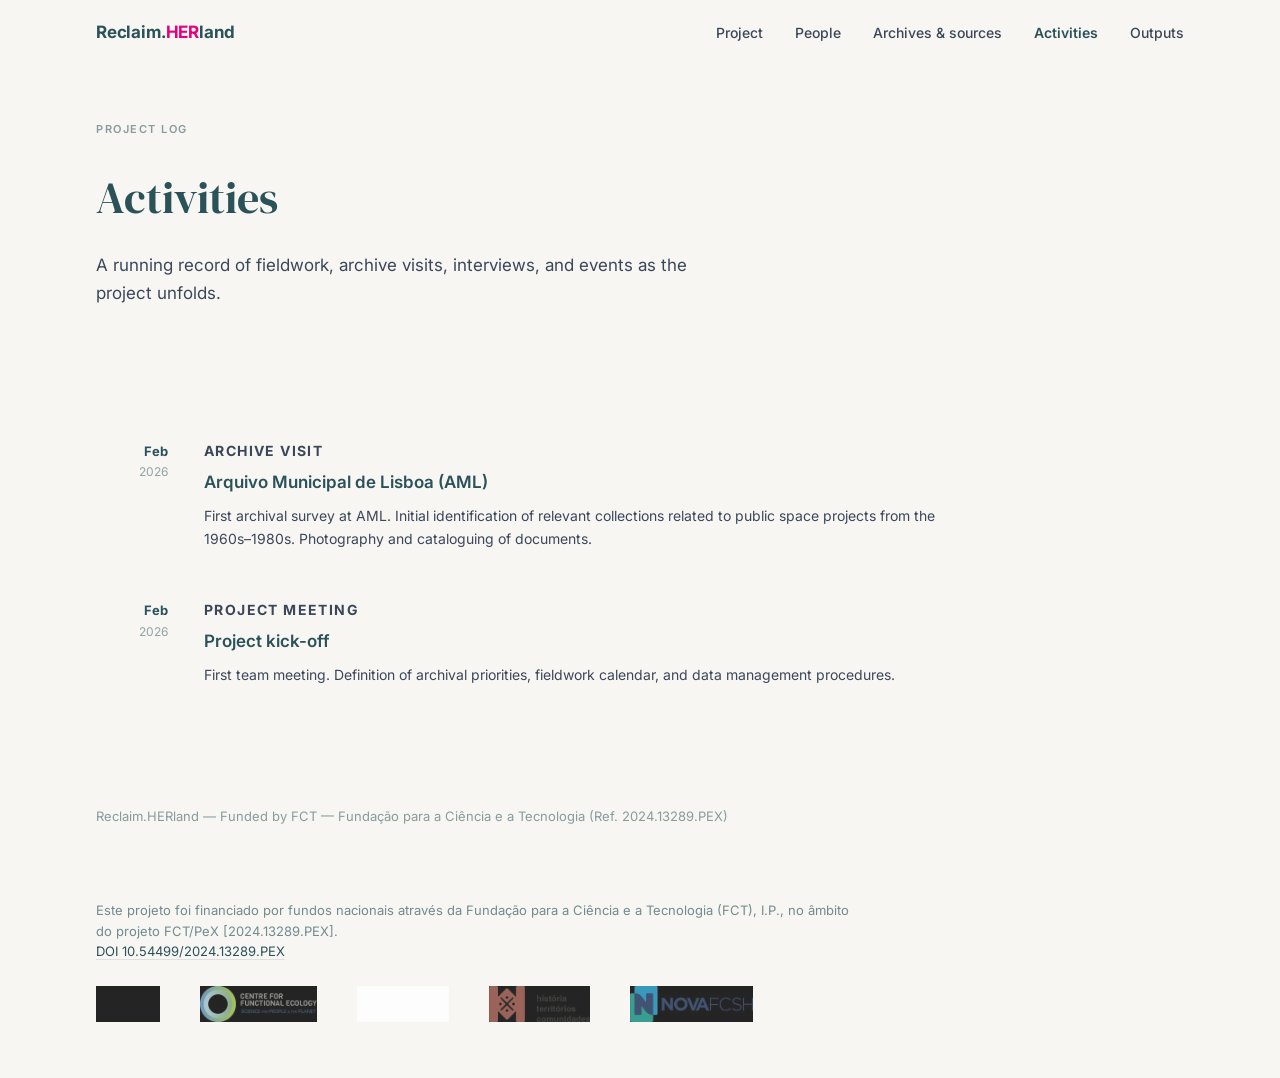
==== commit bf3e7eb8: "Add files via upload" ====
--- a/activities.html
+++ b/activities.html
@@ -11,21 +11,21 @@
 </head>
 <body>
 
-<nav class="site-nav">
-  <div class="container">
-    <a href="index.html" class="logo">Reclaim.HERland</a>
-    <div class="nav-links">
-      <a href="project.html">Project</a>
-      <a href="people.html">People</a>
-      <a href="archives.html">Archives &amp; sources</a>
-      <a href="activities.html" class="active">Activities</a>
-      <a href="outputs.html">Outputs</a>
-    </div>
+<nav>
+  <div class="wrap">
+    <a href="index.html" class="logo">Reclaim.<span class="her">HER</span>land</a>
+    <ul class="nav-links">
+      <li><a href="project.html">Project</a></li>
+      <li><a href="people.html">People</a></li>
+      <li><a href="archives.html">Archives &amp; sources</a></li>
+      <li><a href="activities.html" class="active">Activities</a></li>
+      <li><a href="outputs.html">Outputs</a></li>
+    </ul>
   </div>
 </nav>
 
 <header class="page-header">
-  <div class="container">
+  <div class="wrap">
     <p class="eyebrow">Project log</p>
     <h1>Activities</h1>
     <p class="page-lead">A running record of fieldwork, archive visits, interviews, and events as the project unfolds.</p>
@@ -34,7 +34,7 @@
 
 <main>
   <section class="content-section">
-    <div class="container">
+    <div class="wrap">
       <div class="activity-log">
 
         <article class="activity-entry">
@@ -82,10 +82,26 @@
 </main>
 
 <footer class="site-footer">
-  <div class="container">
+  <div class="wrap">
     <p>Reclaim.HERland — Funded by FCT — Fundação para a Ciência e a Tecnologia (Ref. 2024.13289.PEX)</p>
   </div>
 </footer>
 
+<div class="funding-bar">
+  <div class="wrap">
+    <p class="funding-text">
+      Este projeto foi financiado por fundos nacionais através da Fundação para a Ciência e a Tecnologia (FCT), I.P., no âmbito do projeto FCT/PeX [2024.13289.PEX].<br>
+      <a href="https://doi.org/10.54499/2024.13289.PEX" target="_blank" rel="noopener">DOI 10.54499/2024.13289.PEX</a>
+    </p>
+    <div class="funding-logos">
+      <img src="logo-fct.png" alt="FCT — Fundação para a Ciência e a Tecnologia">
+      <img src="logo-novafcsh.png" alt="NOVA FCSH">
+      <img src="logo-htc.png" alt="HTC — História Territórios Comunidades">
+      <img src="logo-cfe.png" alt="Centre for Functional Ecology">
+      <img src="logo-terra.png" alt="TERRA">
+    </div>
+  </div>
+</div>
+
 </body>
 </html>
--- a/style.css
+++ b/style.css
@@ -44,8 +44,7 @@
 
 /* NAV */
 nav {
-  background: var(--white);
-  border-bottom: 1px solid var(--border);
+  background: var(--bg);
   padding: 18px 0;
   position: sticky;
   top: 0;
@@ -81,9 +80,8 @@
 
 /* HERO */
 .hero {
-  background: var(--white);
-  padding: 96px 0 80px;
-  border-bottom: 1px solid var(--border);
+  background: var(--bg);
+  padding: 80px 0 64px;
 }
 .eyebrow {
   font-size: 11px;
@@ -147,8 +145,7 @@
 
 /* SECTIONS */
 .section {
-  padding: 64px 0;
-  border-bottom: 1px solid var(--border);
+  padding: 56px 0;
 }
 .section-label {
   font-size: 11px;
@@ -168,7 +165,7 @@
   border: 1px solid var(--border);
 }
 .person-card {
-  background: var(--white);
+  background: var(--bg);
 }
 .card-img {
   height: 200px;
@@ -190,7 +187,7 @@
 }
 
 /* STATS */
-.stats { padding: 56px 0; background: var(--white); border-bottom: 1px solid var(--border); }
+.stats { padding: 48px 0; }
 .stats .wrap { display: flex; gap: 72px; flex-wrap: wrap; align-items: center; }
 .stat-num {
   display: block;
@@ -205,17 +202,14 @@
 
 /* FOOTER */
 footer {
-  padding: 36px 0;
-  background: var(--white);
-  border-top: 1px solid var(--border);
+  padding: 32px 0;
 }
 footer p { font-size: 13px; color: rgba(43,82,89,0.55); }
 
 /* PAGE HEADER */
 .page-header {
-  background: var(--white);
-  padding: 64px 0 52px;
-  border-bottom: 1px solid var(--border);
+  background: var(--bg);
+  padding: 56px 0 44px;
 }
 .page-header h1 {
   font-family: 'DM Serif Display', Georgia, serif;
@@ -252,7 +246,7 @@
 .content-body ul li { margin-bottom: 10px; line-height: 1.7; }
 
 /* SIDEBAR */
-.content-sidebar { border-left: 1px solid var(--border); padding-left: 36px; }
+.content-sidebar { padding-left: 0; }
 .sidebar-block { margin-bottom: 36px; }
 .sidebar-label {
   font-size: 11px;
@@ -273,7 +267,7 @@
   margin: 16px 0;
 }
 .team-member {
-  background: var(--white);
+  background: var(--bg);
   border: 1px solid var(--border);
   padding: 18px;
 }
@@ -288,8 +282,7 @@
   display: grid;
   grid-template-columns: 180px 1fr;
   gap: 48px;
-  padding: 48px 0;
-  border-bottom: 1px solid var(--border);
+  padding: 32px 0;
   align-items: start;
   background: transparent;
 }
@@ -324,11 +317,11 @@
 
 /* ARCHIVES */
 .archive-list { margin: 16px 0 36px; }
-.archive-item { padding: 22px 0; border-bottom: 1px solid var(--border); }
+.archive-item { padding: 16px 0; }
 .archive-name { font-weight: 600; font-size: 15px; color: var(--petrol); margin-bottom: 5px; }
 .archive-detail { font-size: 14px; color: var(--petrol-mid); margin-bottom: 10px; }
 .data-types { display: grid; grid-template-columns: 1fr 1fr; gap: 16px; margin: 16px 0 32px; }
-.data-type { background: var(--white); border: 1px solid var(--border); padding: 22px; }
+.data-type { background: var(--bg); border: 1px solid var(--border); padding: 22px; }
 .data-type-name { font-weight: 600; font-size: 14px; color: var(--petrol); margin-bottom: 8px; }
 .data-type p { font-size: 14px; color: var(--petrol-mid); }
 
@@ -338,8 +331,7 @@
   display: grid;
   grid-template-columns: 72px 1fr;
   gap: 36px;
-  padding: 36px 0;
-  border-bottom: 1px solid var(--border);
+  padding: 24px 0;
   align-items: start;
 }
 .activity-date { text-align: right; padding-top: 2px; }
@@ -363,8 +355,7 @@
   display: grid;
   grid-template-columns: 130px 1fr;
   gap: 32px;
-  padding: 28px 0;
-  border-bottom: 1px solid var(--border);
+  padding: 20px 0;
   align-items: start;
 }
 .output-status { font-size: 12px; font-weight: 600; padding-top: 3px; }
@@ -384,7 +375,7 @@
 .repo-links { display: grid; grid-template-columns: 1fr 1fr; gap: 16px; margin-top: 16px; }
 .repo-block {
   display: block;
-  background: var(--white);
+  background: var(--bg);
   border: 1px solid var(--border);
   padding: 24px;
   transition: border-color 0.15s;
@@ -415,3 +406,75 @@
   .output-item { grid-template-columns: 1fr; gap: 8px; }
   .activity-entry { grid-template-columns: 56px 1fr; gap: 20px; }
 }
+
+/* FUNDING FOOTER */
+.funding-bar {
+  background: var(--bg);
+  padding: 40px 0 56px;
+}
+.funding-bar .wrap {
+  display: flex;
+  flex-direction: column;
+  gap: 24px;
+}
+.funding-text {
+  font-size: 13px;
+  color: rgba(43,82,89,0.65);
+  max-width: 760px;
+  line-height: 1.6;
+}
+.funding-text a {
+  color: var(--petrol);
+  border-bottom: 1px solid var(--border);
+}
+.funding-text a:hover { border-color: var(--petrol); }
+.funding-logos {
+  display: flex;
+  align-items: center;
+  gap: 40px;
+  flex-wrap: wrap;
+}
+.funding-logos img {
+  height: 36px;
+  width: auto;
+  object-fit: contain;
+  opacity: 0.85;
+  filter: grayscale(20%);
+}
+
+/* MICRO-INTERACTIONS */
+.btn-pink {
+  transition: background-color 0.2s ease, transform 0.15s ease, box-shadow 0.2s ease;
+}
+.btn-pink:hover {
+  background: var(--pink-dark);
+  transform: translateY(-1px);
+  box-shadow: 0 4px 14px rgba(229, 0, 125, 0.22);
+}
+.btn-text {
+  transition: color 0.2s ease, border-color 0.2s ease, gap 0.2s ease;
+}
+.btn-text:hover {
+  gap: 10px;
+}
+
+.person-card,
+.repo-block,
+.team-member,
+.data-type {
+  transition: transform 0.25s ease, box-shadow 0.25s ease, border-color 0.25s ease;
+}
+.person-card:hover,
+.repo-block:hover {
+  transform: translateY(-3px);
+  box-shadow: 0 10px 24px rgba(43, 82, 89, 0.08);
+  border-color: rgba(43, 82, 89, 0.3);
+}
+
+.nav-links a {
+  transition: color 0.15s ease;
+}
+
+.person-full {
+  transition: opacity 0.2s ease;
+}
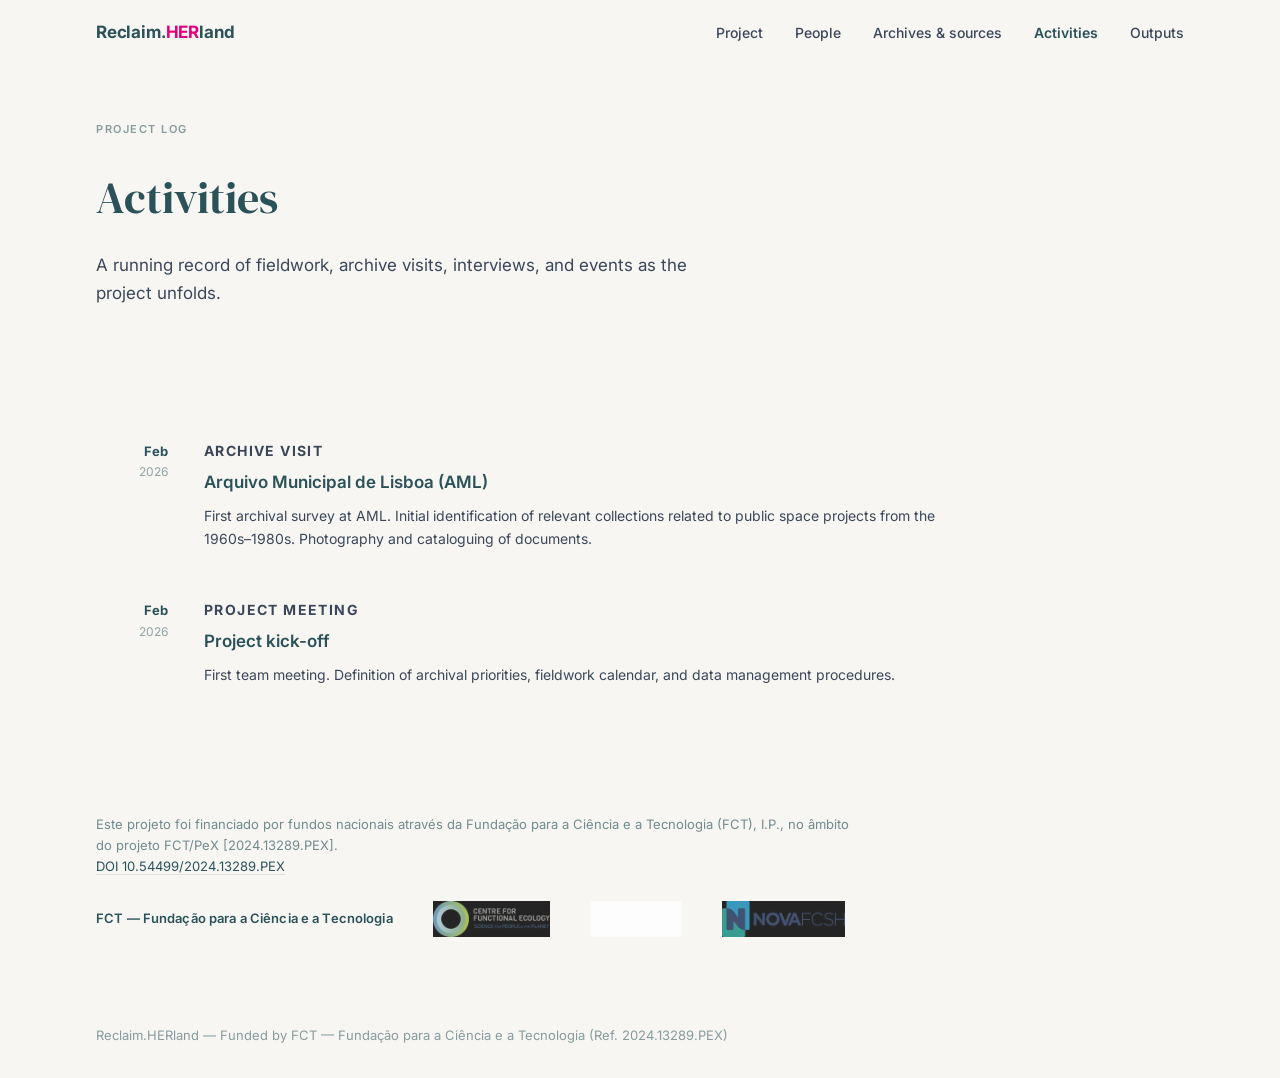
==== commit 7200b216: "Add files via upload" ====
--- a/activities.html
+++ b/activities.html
@@ -81,12 +81,6 @@
   </section>
 </main>
 
-<footer class="site-footer">
-  <div class="wrap">
-    <p>Reclaim.HERland — Funded by FCT — Fundação para a Ciência e a Tecnologia (Ref. 2024.13289.PEX)</p>
-  </div>
-</footer>
-
 <div class="funding-bar">
   <div class="wrap">
     <p class="funding-text">
@@ -94,14 +88,19 @@
       <a href="https://doi.org/10.54499/2024.13289.PEX" target="_blank" rel="noopener">DOI 10.54499/2024.13289.PEX</a>
     </p>
     <div class="funding-logos">
-      <img src="logo-fct.png" alt="FCT — Fundação para a Ciência e a Tecnologia">
+      <span class="fct-text">FCT — Fundação para a Ciência e a Tecnologia</span>
       <img src="logo-novafcsh.png" alt="NOVA FCSH">
       <img src="logo-htc.png" alt="HTC — História Territórios Comunidades">
-      <img src="logo-cfe.png" alt="Centre for Functional Ecology">
       <img src="logo-terra.png" alt="TERRA">
     </div>
   </div>
 </div>
 
+<footer class="site-footer">
+  <div class="wrap">
+    <p>Reclaim.HERland — Funded by FCT — Fundação para a Ciência e a Tecnologia (Ref. 2024.13289.PEX)</p>
+  </div>
+</footer>
+
 </body>
 </html>
--- a/style.css
+++ b/style.css
@@ -478,3 +478,10 @@
 .person-full {
   transition: opacity 0.2s ease;
 }
+
+.fct-text {
+  font-size: 13px;
+  font-weight: 600;
+  color: var(--petrol);
+  letter-spacing: 0.01em;
+}
